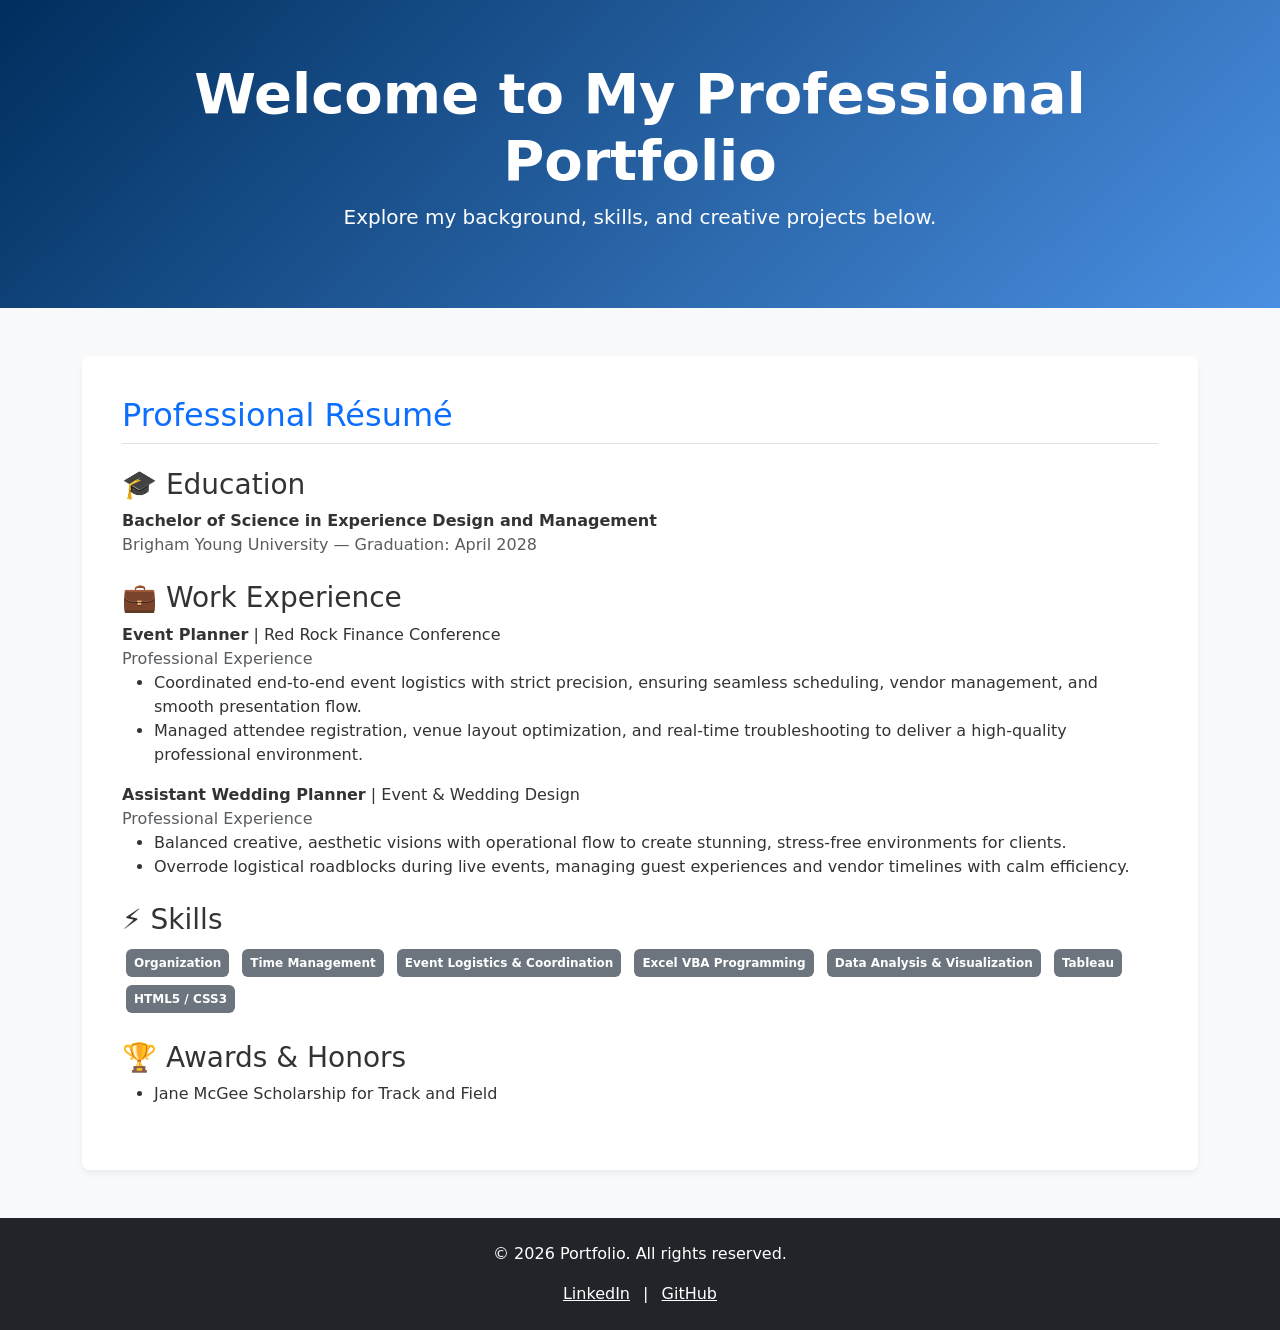
==== index.html @ 3241b7ff "Add files via upload" ====
<!DOCTYPE html>
<html lang="en">
<head>
    <meta charset="UTF-8">
    <meta name="viewport" content="width=device-width, initial-scale=1.0">
    <title>Professional Profile & Résumé</title>
    <!-- Bootstrap CSS CDN -->
    <link href="https://cdn.jsdelivr.net/npm/bootstrap@5.3.0/dist/css/bootstrap.min.css" rel="stylesheet">
    <style>
        body { background-color: #f8f9fa; color: #333; }
        .hero-section { background: linear-gradient(135deg, #002e5d, #4a90e2); color: white; padding: 60px 0; }
        .resume-section { background: white; border-radius: 8px; padding: 40px; box-shadow: 0 4px 6px rgba(0,0,0,0.05); }
    </style>
</head>
<body>

    <!-- Hero Header -->
    <header class="hero-section text-center">
        <div class="container">
            <h1 class="display-4 fw-bold">Welcome to My Professional Portfolio</h1>
            <p class="lead">Explore my background, skills, and creative projects below.</p>
        </div>
    </header>

    <!-- Main Content / Résumé -->
    <main class="container my-5">
        <div class="resume-section">
            <h2 class="text-primary border-bottom pb-2 mb-4">Professional Résumé</h2>
            
            <!-- Education -->
            <section class="mb-4">
                <h3>🎓 Education</h3>
                <div class="mb-2">
                    <strong>Bachelor of Science in Experience Design and Management</strong> <br>
                    <span class="text-muted">Brigham Young University — Graduation: April 2028</span>
                </div>
            </section>

            <!-- Work Experience -->
            <section class="mb-4">
                <h3>💼 Work Experience</h3>
                
                <!-- Job 1 -->
                <div class="mb-3">
                    <strong>Event Planner</strong> | Red Rock Finance Conference <br>
                    <span class="text-muted">Professional Experience</span>
                    <ul>
                        <li>Coordinated end-to-end event logistics with strict precision, ensuring seamless scheduling, vendor management, and smooth presentation flow.</li>
                        <li>Managed attendee registration, venue layout optimization, and real-time troubleshooting to deliver a high-quality professional environment.</li>
                    </ul>
                </div>

                <!-- Job 2 -->
                <div class="mb-3">
                    <strong>Assistant Wedding Planner</strong> | Event & Wedding Design <br>
                    <span class="text-muted">Professional Experience</span>
                    <ul>
                        <li>Balanced creative, aesthetic visions with operational flow to create stunning, stress-free environments for clients.</li>
                        <li>Overrode logistical roadblocks during live events, managing guest experiences and vendor timelines with calm efficiency.</li>
                    </ul>
                </div>
            </section>

            <!-- Skills -->
            <section class="mb-4">
                <h3>⚡ Skills</h3>
                <span class="badge bg-secondary p-2 m-1">Organization</span>
                <span class="badge bg-secondary p-2 m-1">Time Management</span>
                <span class="badge bg-secondary p-2 m-1">Event Logistics & Coordination</span>
                <span class="badge bg-secondary p-2 m-1">Excel VBA Programming</span>
                <span class="badge bg-secondary p-2 m-1">Data Analysis & Visualization</span>
                <span class="badge bg-secondary p-2 m-1">Tableau</span>
                <span class="badge bg-secondary p-2 m-1">HTML5 / CSS3</span>
            </section>

            <!-- Honors & Awards -->
            <section class="mb-4">
                <h3>🏆 Awards & Honors</h3>
                <ul>
                    <li>Jane McGee Scholarship for Track and Field</li>
                </ul>
            </section>
        </div>
    </main>

    <!-- Footer with Social Links -->
    <footer class="bg-dark text-white text-center py-4 mt-5">
        <p>© 2026 Portfolio. All rights reserved.</p>
        <div>
            <a href="https://linkedin.com" class="text-white mx-2" target="_blank">LinkedIn</a> | 
            <a href="https://github.com" class="text-white mx-2" target="_blank">GitHub</a>
        </div>
    </footer>

</body>
</html>
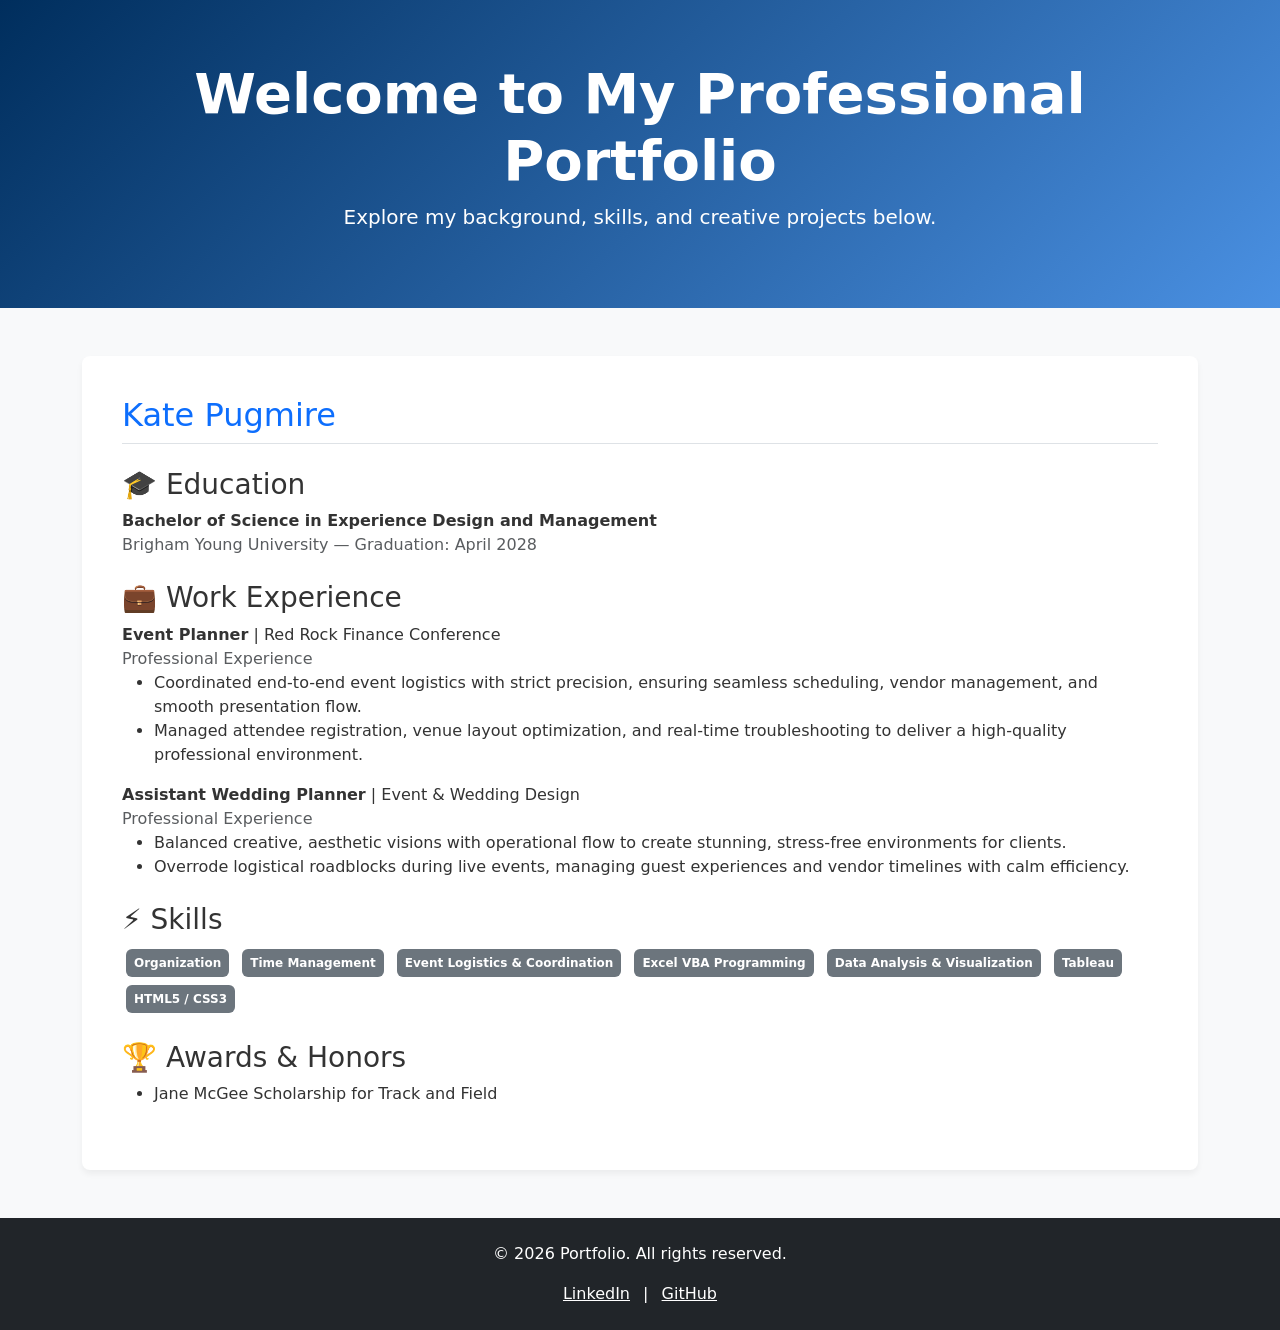
==== commit ca3d473f: "Update résumé heading to include name" ====
--- a/index.html
+++ b/index.html
@@ -25,7 +25,7 @@
     <!-- Main Content / Résumé -->
     <main class="container my-5">
         <div class="resume-section">
-            <h2 class="text-primary border-bottom pb-2 mb-4">Professional Résumé</h2>
+            <h2 class="text-primary border-bottom pb-2 mb-4">Kate Pugmire</h2>
             
             <!-- Education -->
             <section class="mb-4">
@@ -93,4 +93,4 @@
     </footer>
 
 </body>
-</html>+</html>
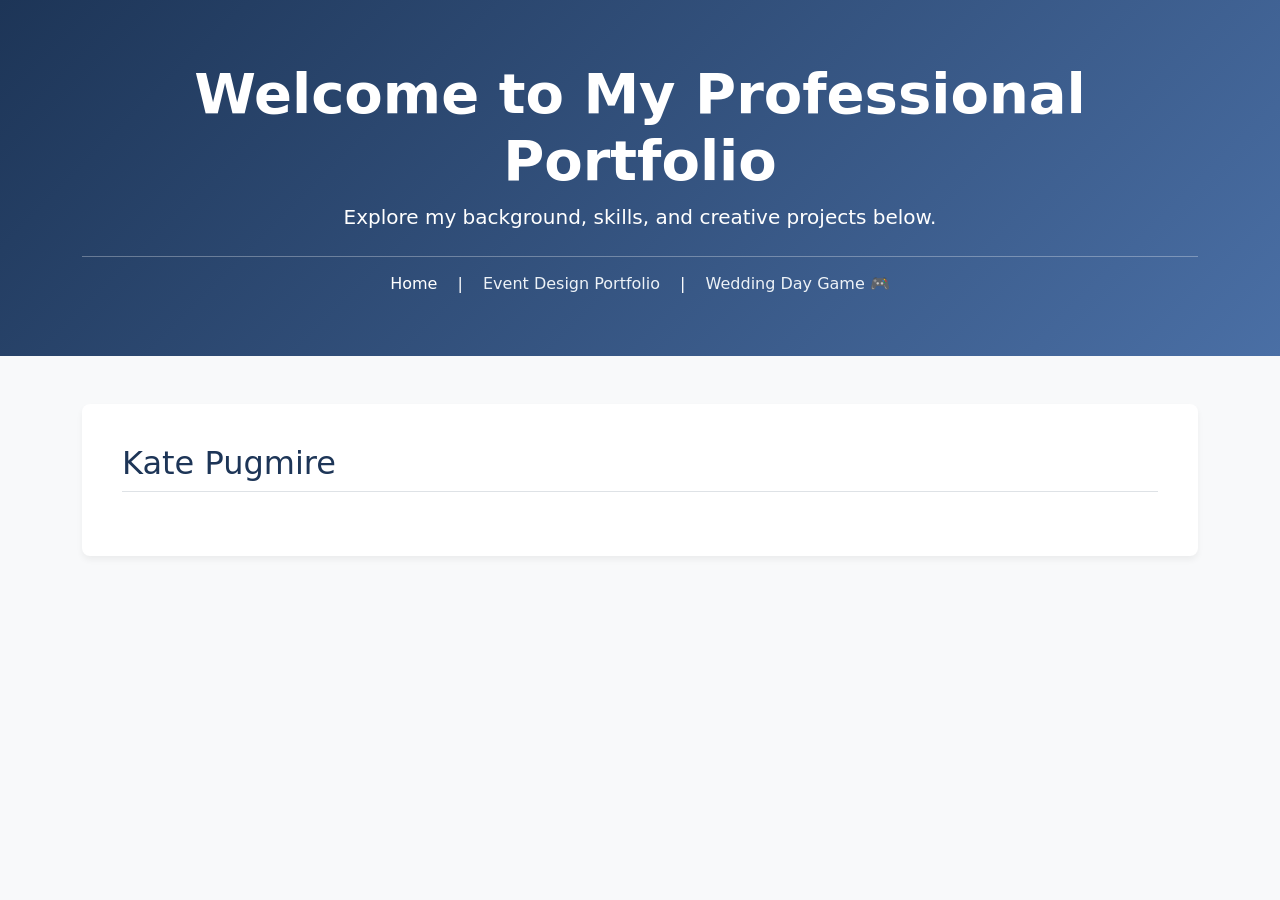
==== commit f3f2abfb: "Refactor hero section and add navigation links Updated hero section gradient and added navigation li" ====
--- a/index.html
+++ b/index.html
@@ -4,93 +4,29 @@
     <meta charset="UTF-8">
     <meta name="viewport" content="width=device-width, initial-scale=1.0">
     <title>Professional Profile & Résumé</title>
-    <!-- Bootstrap CSS CDN -->
     <link href="https://cdn.jsdelivr.net/npm/bootstrap@5.3.0/dist/css/bootstrap.min.css" rel="stylesheet">
     <style>
         body { background-color: #f8f9fa; color: #333; }
-        .hero-section { background: linear-gradient(135deg, #002e5d, #4a90e2); color: white; padding: 60px 0; }
+        /* Sophisticated custom gradient using your exact palette */
+        .hero-section { background: linear-gradient(135deg, #1d3557, #4a6fa5); color: white; padding: 60px 0; }
         .resume-section { background: white; border-radius: 8px; padding: 40px; box-shadow: 0 4px 6px rgba(0,0,0,0.05); }
     </style>
 </head>
 <body>
 
-    <!-- Hero Header -->
     <header class="hero-section text-center">
         <div class="container">
             <h1 class="display-4 fw-bold">Welcome to My Professional Portfolio</h1>
             <p class="lead">Explore my background, skills, and creative projects below.</p>
+            
+            <nav class="mt-4" style="border-top: 1px solid rgba(255,255,255,0.3); padding-top: 15px;">
+                <a href="index.html" style="color: #ffffff; text-decoration: none; margin: 0 15px; font-weight: 500;">Home</a> | 
+                <a href="scratch.html" style="color: #edf2f7; text-decoration: none; margin: 0 15px; font-weight: 500;">Event Design Portfolio</a> | 
+                <a href="app.html" style="color: #edf2f7; text-decoration: none; margin: 0 15px; font-weight: 500;">Wedding Day Game 🎮</a>
+            </nav>
         </div>
     </header>
 
-    <!-- Main Content / Résumé -->
     <main class="container my-5">
         <div class="resume-section">
-            <h2 class="text-primary border-bottom pb-2 mb-4">Kate Pugmire</h2>
-            
-            <!-- Education -->
-            <section class="mb-4">
-                <h3>🎓 Education</h3>
-                <div class="mb-2">
-                    <strong>Bachelor of Science in Experience Design and Management</strong> <br>
-                    <span class="text-muted">Brigham Young University — Graduation: April 2028</span>
-                </div>
-            </section>
-
-            <!-- Work Experience -->
-            <section class="mb-4">
-                <h3>💼 Work Experience</h3>
-                
-                <!-- Job 1 -->
-                <div class="mb-3">
-                    <strong>Event Planner</strong> | Red Rock Finance Conference <br>
-                    <span class="text-muted">Professional Experience</span>
-                    <ul>
-                        <li>Coordinated end-to-end event logistics with strict precision, ensuring seamless scheduling, vendor management, and smooth presentation flow.</li>
-                        <li>Managed attendee registration, venue layout optimization, and real-time troubleshooting to deliver a high-quality professional environment.</li>
-                    </ul>
-                </div>
-
-                <!-- Job 2 -->
-                <div class="mb-3">
-                    <strong>Assistant Wedding Planner</strong> | Event & Wedding Design <br>
-                    <span class="text-muted">Professional Experience</span>
-                    <ul>
-                        <li>Balanced creative, aesthetic visions with operational flow to create stunning, stress-free environments for clients.</li>
-                        <li>Overrode logistical roadblocks during live events, managing guest experiences and vendor timelines with calm efficiency.</li>
-                    </ul>
-                </div>
-            </section>
-
-            <!-- Skills -->
-            <section class="mb-4">
-                <h3>⚡ Skills</h3>
-                <span class="badge bg-secondary p-2 m-1">Organization</span>
-                <span class="badge bg-secondary p-2 m-1">Time Management</span>
-                <span class="badge bg-secondary p-2 m-1">Event Logistics & Coordination</span>
-                <span class="badge bg-secondary p-2 m-1">Excel VBA Programming</span>
-                <span class="badge bg-secondary p-2 m-1">Data Analysis & Visualization</span>
-                <span class="badge bg-secondary p-2 m-1">Tableau</span>
-                <span class="badge bg-secondary p-2 m-1">HTML5 / CSS3</span>
-            </section>
-
-            <!-- Honors & Awards -->
-            <section class="mb-4">
-                <h3>🏆 Awards & Honors</h3>
-                <ul>
-                    <li>Jane McGee Scholarship for Track and Field</li>
-                </ul>
-            </section>
-        </div>
-    </main>
-
-    <!-- Footer with Social Links -->
-    <footer class="bg-dark text-white text-center py-4 mt-5">
-        <p>© 2026 Portfolio. All rights reserved.</p>
-        <div>
-            <a href="https://linkedin.com" class="text-white mx-2" target="_blank">LinkedIn</a> | 
-            <a href="https://github.com" class="text-white mx-2" target="_blank">GitHub</a>
-        </div>
-    </footer>
-
-</body>
-</html>
+            <h2 style="color: #1d3557;" class="border-bottom pb-2 mb-4">Kate Pugmire</h2>
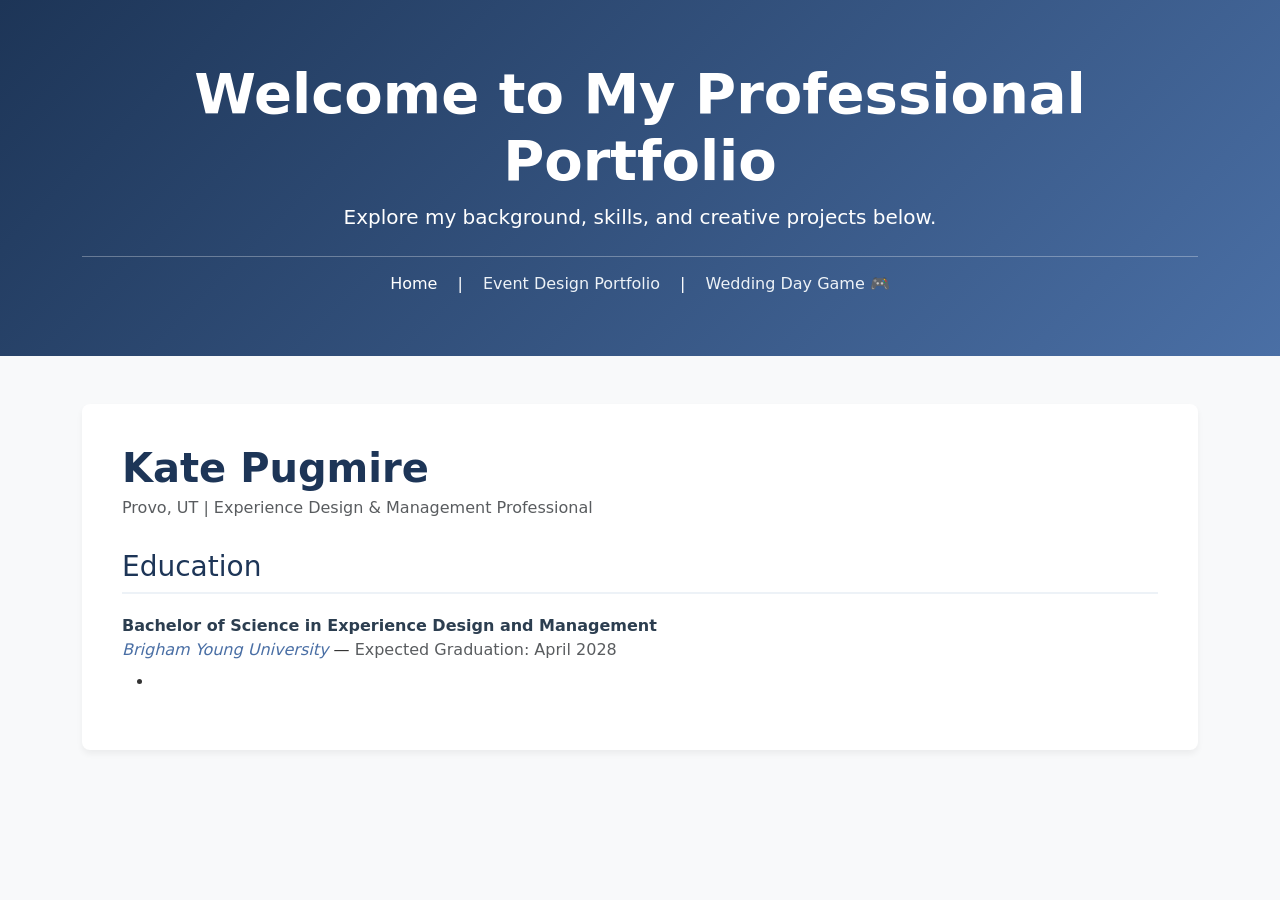
==== commit 09411b71: "Enhance resume section with additional details" ====
--- a/index.html
+++ b/index.html
@@ -10,6 +10,9 @@
         /* Sophisticated custom gradient using your exact palette */
         .hero-section { background: linear-gradient(135deg, #1d3557, #4a6fa5); color: white; padding: 60px 0; }
         .resume-section { background: white; border-radius: 8px; padding: 40px; box-shadow: 0 4px 6px rgba(0,0,0,0.05); }
+        .section-title { color: #1d3557; border-bottom: 2px solid #edf2f7; padding-bottom: 8px; margin-top: 30px; margin-bottom: 20px; }
+        .job-title { font-weight: bold; color: #2c3e50; }
+        .company-name { color: #4a6fa5; font-style: italic; }
     </style>
 </head>
 <body>
@@ -29,4 +32,13 @@
 
     <main class="container my-5">
         <div class="resume-section">
-            <h2 style="color: #1d3557;" class="border-bottom pb-2 mb-4">Kate Pugmire</h2>
+            
+            <h1 style="color: #1d3557;" class="fw-bold mb-1">Kate Pugmire</h1>
+            <p class="text-muted">Provo, UT | Experience Design & Management Professional</p>
+            
+            <h3 class="section-title">Education</h3>
+            <div class="mb-3">
+                <span class="job-title">Bachelor of Science in Experience Design and Management</span><br>
+                <span class="company-name">Brigham Young University</span> — <span class="text-muted">Expected Graduation: April 2028</span>
+                <ul class="mt-2">
+                    <li>
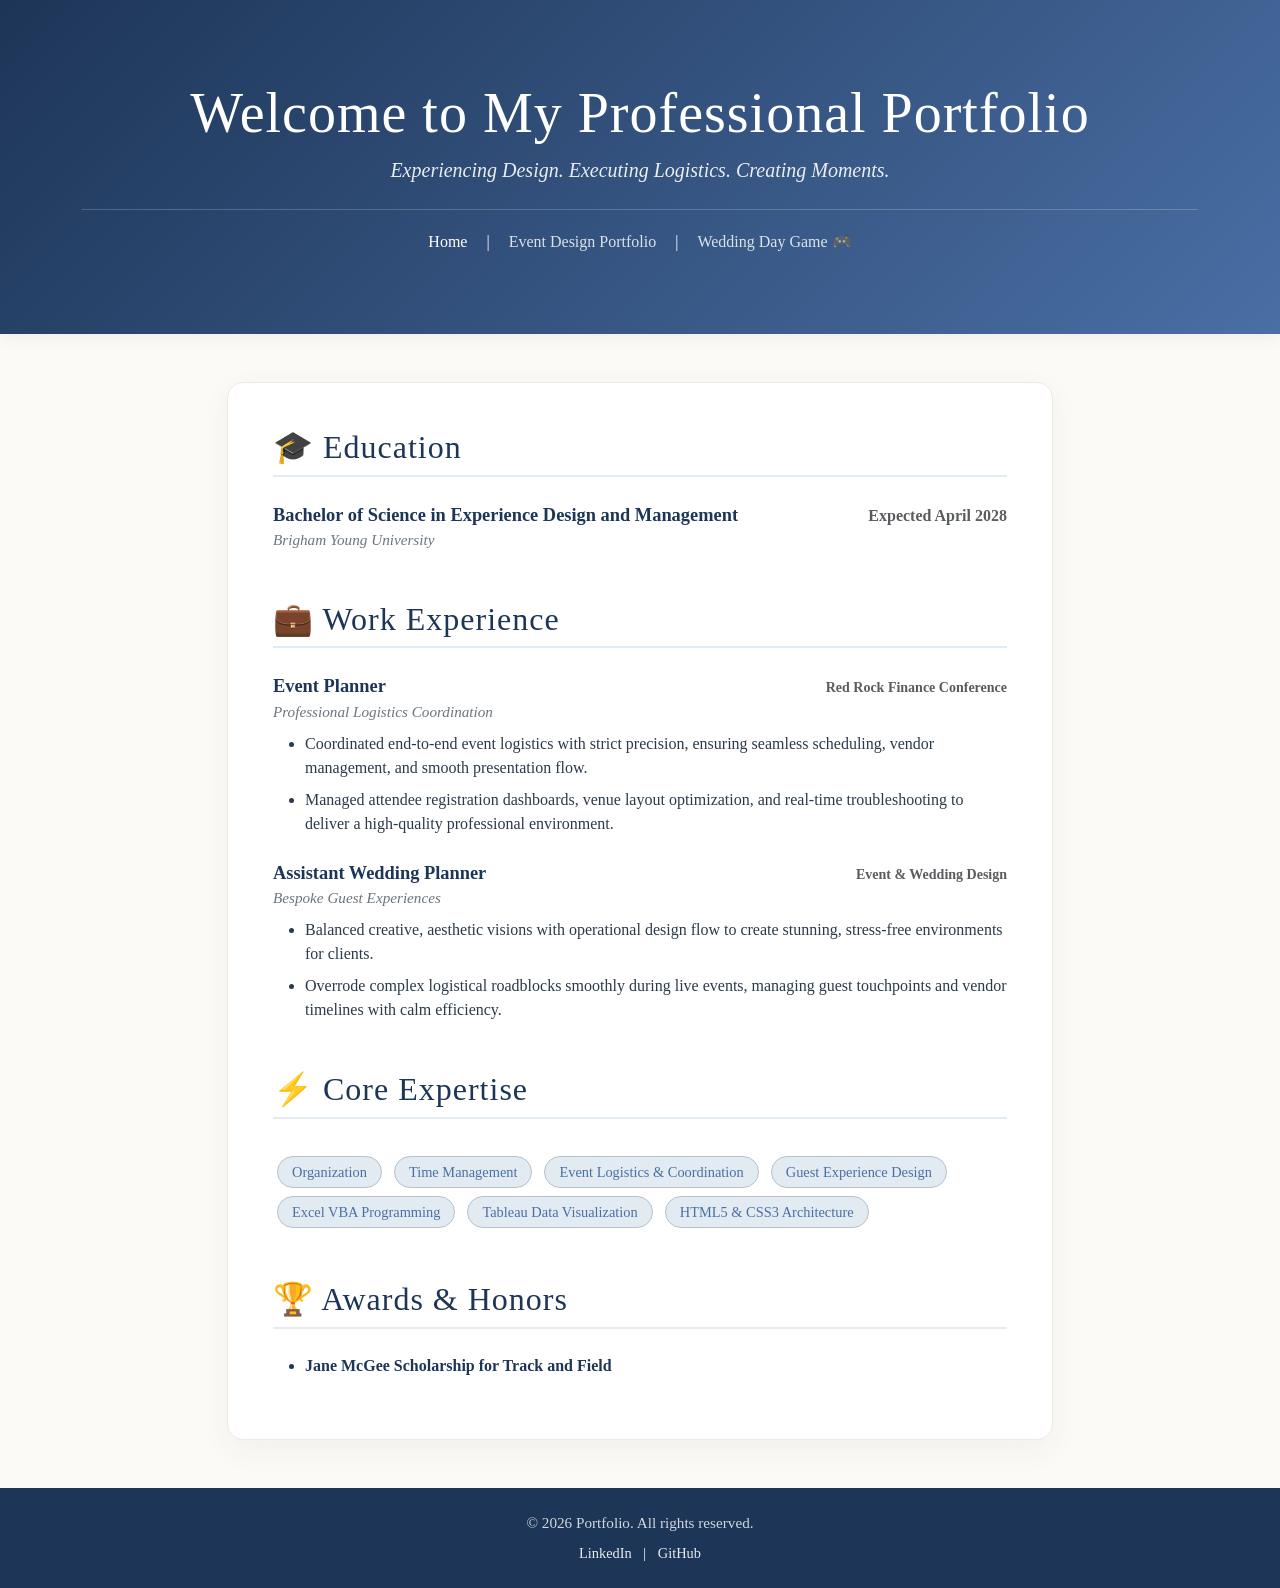
==== commit 3e0fc2dd: "Revise index.html for portfolio enhancements Updated the title and enhanced the styling for the port" ====
--- a/index.html
+++ b/index.html
@@ -3,42 +3,148 @@
 <head>
     <meta charset="UTF-8">
     <meta name="viewport" content="width=device-width, initial-scale=1.0">
-    <title>Professional Profile & Résumé</title>
+    <title>Professional Portfolio & Résumé</title>
     <link href="https://cdn.jsdelivr.net/npm/bootstrap@5.3.0/dist/css/bootstrap.min.css" rel="stylesheet">
     <style>
-        body { background-color: #f8f9fa; color: #333; }
-        /* Sophisticated custom gradient using your exact palette */
-        .hero-section { background: linear-gradient(135deg, #1d3557, #4a6fa5); color: white; padding: 60px 0; }
-        .resume-section { background: white; border-radius: 8px; padding: 40px; box-shadow: 0 4px 6px rgba(0,0,0,0.05); }
-        .section-title { color: #1d3557; border-bottom: 2px solid #edf2f7; padding-bottom: 8px; margin-top: 30px; margin-bottom: 20px; }
-        .job-title { font-weight: bold; color: #2c3e50; }
-        .company-name { color: #4a6fa5; font-style: italic; }
+        body { 
+            background-color: #fcfaf6; /* Elegant soft cream background matching your scratch page */
+            font-family: 'Garamond', 'Georgia', serif; 
+            color: #2b3a4a;
+        }
+        .hero-section { 
+            background: linear-gradient(135deg, #1d3557, #4a6fa5); /* Beautiful slate-to-navy blue gradient */
+            color: white; 
+            padding: 80px 0;
+            box-shadow: 0 4px 15px rgba(0,0,0,0.05);
+        }
+        .resume-container {
+            max-width: 850px;
+        }
+        .resume-section { 
+            background: #ffffff; 
+            border-radius: 16px; 
+            padding: 45px; 
+            box-shadow: 0 10px 30px rgba(43, 58, 74, 0.05); /* Soft premium shadow */
+            border: 1px solid #f0e9df;
+        }
+        h2.section-title {
+            color: #1d3557;
+            font-family: 'Garamond', serif;
+            letter-spacing: 1px;
+            border-bottom: 2px solid #e3ebf2;
+            padding-bottom: 8px;
+            margin-bottom: 25px;
+        }
+        .job-title {
+            color: #1d3557;
+            font-weight: bold;
+            font-size: 1.15rem;
+        }
+        .company-meta {
+            color: #6c757d;
+            font-style: italic;
+            font-size: 0.95rem;
+        }
+        .custom-badge {
+            background-color: #e3ebf2 !important;
+            color: #4a6fa5 !important;
+            border: 1px solid #b8c0cb;
+            padding: 8px 14px !important;
+            font-size: 0.9rem !important;
+            font-weight: 500;
+            border-radius: 30px !important;
+            margin: 4px;
+            display: inline-block;
+        }
+        li {
+            margin-bottom: 8px;
+        }
     </style>
 </head>
 <body>
 
     <header class="hero-section text-center">
         <div class="container">
-            <h1 class="display-4 fw-bold">Welcome to My Professional Portfolio</h1>
-            <p class="lead">Explore my background, skills, and creative projects below.</p>
+            <h1 class="display-4 fw-normal" style="letter-spacing: 1px;">Welcome to My Professional Portfolio</h1>
+            <p class="lead" style="opacity: 0.9; font-style: italic;">Experiencing Design. Executing Logistics. Creating Moments.</p>
             
-            <nav class="mt-4" style="border-top: 1px solid rgba(255,255,255,0.3); padding-top: 15px;">
-                <a href="index.html" style="color: #ffffff; text-decoration: none; margin: 0 15px; font-weight: 500;">Home</a> | 
-                <a href="scratch.html" style="color: #edf2f7; text-decoration: none; margin: 0 15px; font-weight: 500;">Event Design Portfolio</a> | 
-                <a href="app.html" style="color: #edf2f7; text-decoration: none; margin: 0 15px; font-weight: 500;">Wedding Day Game 🎮</a>
+            <nav class="mt-4" style="border-top: 1px solid rgba(255,255,255,0.2); padding-top: 20px;">
+                <a href="index.html" style="color: #ffffff; text-decoration: none; margin: 0 15px; font-weight: 500; opacity: 1;">Home</a> | 
+                <a href="scratch.html" style="color: #edf2f7; text-decoration: none; margin: 0 15px; font-weight: 500; opacity: 0.9;">Event Design Portfolio</a> | 
+                <a href="app.html" style="color: #edf2f7; text-decoration: none; margin: 0 15px; font-weight: 500; opacity: 0.9;">Wedding Day Game 🎮</a>
             </nav>
         </div>
     </header>
 
-    <main class="container my-5">
+    <main class="container resume-container my-5">
         <div class="resume-section">
             
-            <h1 style="color: #1d3557;" class="fw-bold mb-1">Kate Pugmire</h1>
-            <p class="text-muted">Provo, UT | Experience Design & Management Professional</p>
-            
-            <h3 class="section-title">Education</h3>
-            <div class="mb-3">
-                <span class="job-title">Bachelor of Science in Experience Design and Management</span><br>
-                <span class="company-name">Brigham Young University</span> — <span class="text-muted">Expected Graduation: April 2028</span>
-                <ul class="mt-2">
-                    <li>
+            <section class="mb-5">
+                <h2 class="section-title">🎓 Education</h2>
+                <div class="d-flex justify-content-between align-items-baseline flex-wrap">
+                    <span class="job-title">Bachelor of Science in Experience Design and Management</span>
+                    <span class="text-muted fw-bold">Expected April 2028</span>
+                </div>
+                <div class="company-meta">Brigham Young University</div>
+            </section>
+
+            <section class="mb-5">
+                <h2 class="section-title">💼 Work Experience</h2>
+                
+                <div class="mb-4">
+                    <div class="d-flex justify-content-between align-items-baseline flex-wrap">
+                        <span class="job-title">Event Planner</span>
+                        <span class="text-muted small fw-bold">Red Rock Finance Conference</span>
+                    </div>
+                    <div class="company-meta mb-2">Professional Logistics Coordination</div>
+                    <ul>
+                        <li>Coordinated end-to-end event logistics with strict precision, ensuring seamless scheduling, vendor management, and smooth presentation flow.</li>
+                        <li>Managed attendee registration dashboards, venue layout optimization, and real-time troubleshooting to deliver a high-quality professional environment.</li>
+                    </ul>
+                </div>
+
+                <div class="mb-4">
+                    <div class="d-flex justify-content-between align-items-baseline flex-wrap">
+                        <span class="job-title">Assistant Wedding Planner</span>
+                        <span class="text-muted small fw-bold">Event & Wedding Design</span>
+                    </div>
+                    <div class="company-meta mb-2">Bespoke Guest Experiences</div>
+                    <ul>
+                        <li>Balanced creative, aesthetic visions with operational design flow to create stunning, stress-free environments for clients.</li>
+                        <li>Overrode complex logistical roadblocks smoothly during live events, managing guest touchpoints and vendor timelines with calm efficiency.</li>
+                    </ul>
+                </div>
+            </section>
+
+            <section class="mb-5">
+                <h2 class="section-title">⚡ Core Expertise</h2>
+                <div class="pt-2">
+                    <span class="badge custom-badge">Organization</span>
+                    <span class="badge custom-badge">Time Management</span>
+                    <span class="badge custom-badge">Event Logistics & Coordination</span>
+                    <span class="badge custom-badge">Guest Experience Design</span>
+                    <span class="badge custom-badge">Excel VBA Programming</span>
+                    <span class="badge custom-badge">Tableau Data Visualization</span>
+                    <span class="badge custom-badge">HTML5 & CSS3 Architecture</span>
+                </div>
+            </section>
+
+            <section class="mb-2">
+                <h2 class="section-title">🏆 Awards & Honors</h2>
+                <ul>
+                    <li class="fw-bold" style="color: #1d3557;">Jane McGee Scholarship for Track and Field</li>
+                </ul>
+            </section>
+        </div>
+    </main>
+
+    <footer class="bg-dark text-white text-center py-4 mt-5" style="background-color: #1d3557 !important;">
+        <p class="mb-2" style="font-size: 0.95rem; opacity: 0.8;">© 2026 Portfolio. All rights reserved.</p>
+        <div style="font-size: 0.9rem;">
+            <a href="https://linkedin.com" class="text-white mx-2 text-decoration-none" target="_blank" style="opacity: 0.9;">LinkedIn</a> | 
+            <a href="https://github.com" class="text-white mx-2 text-decoration-none" target="_blank" style="opacity: 0.9;">GitHub</a>
+        </div>
+    </footer>
+
+</body>
+</html>
